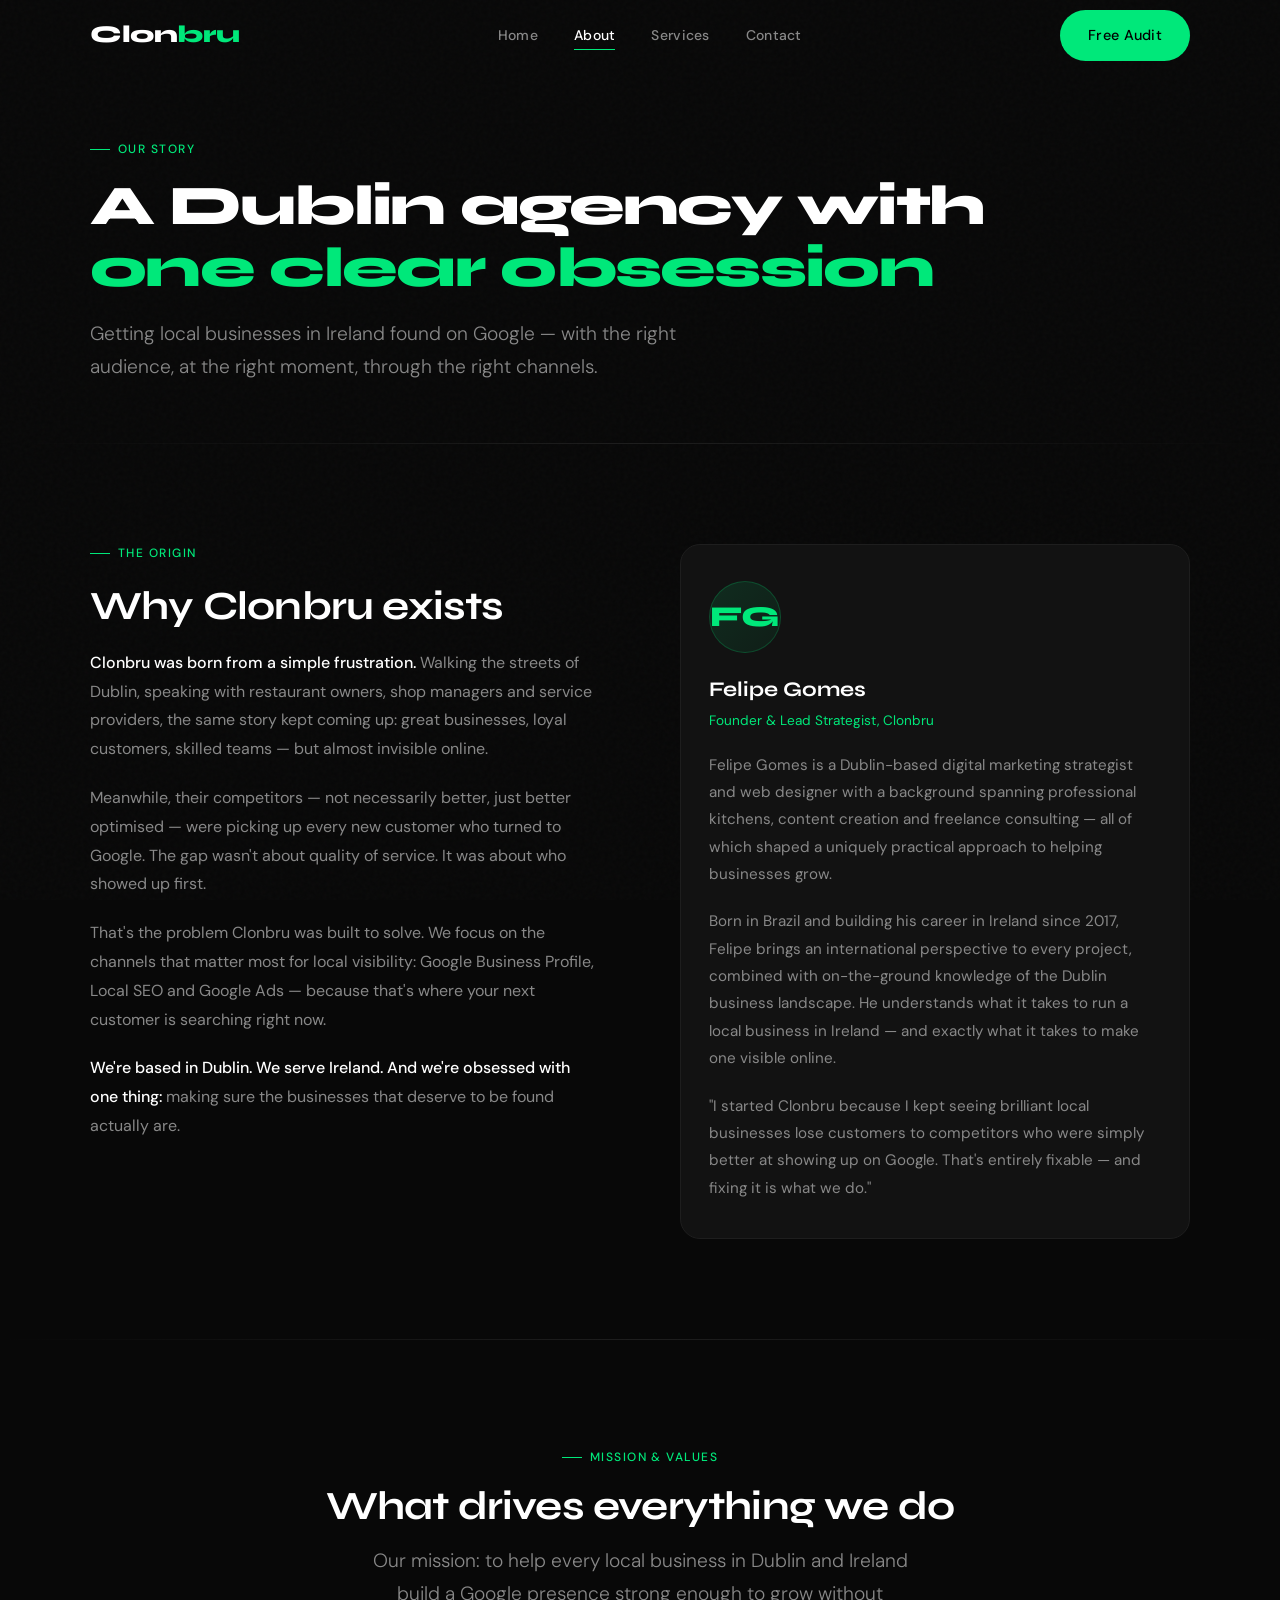
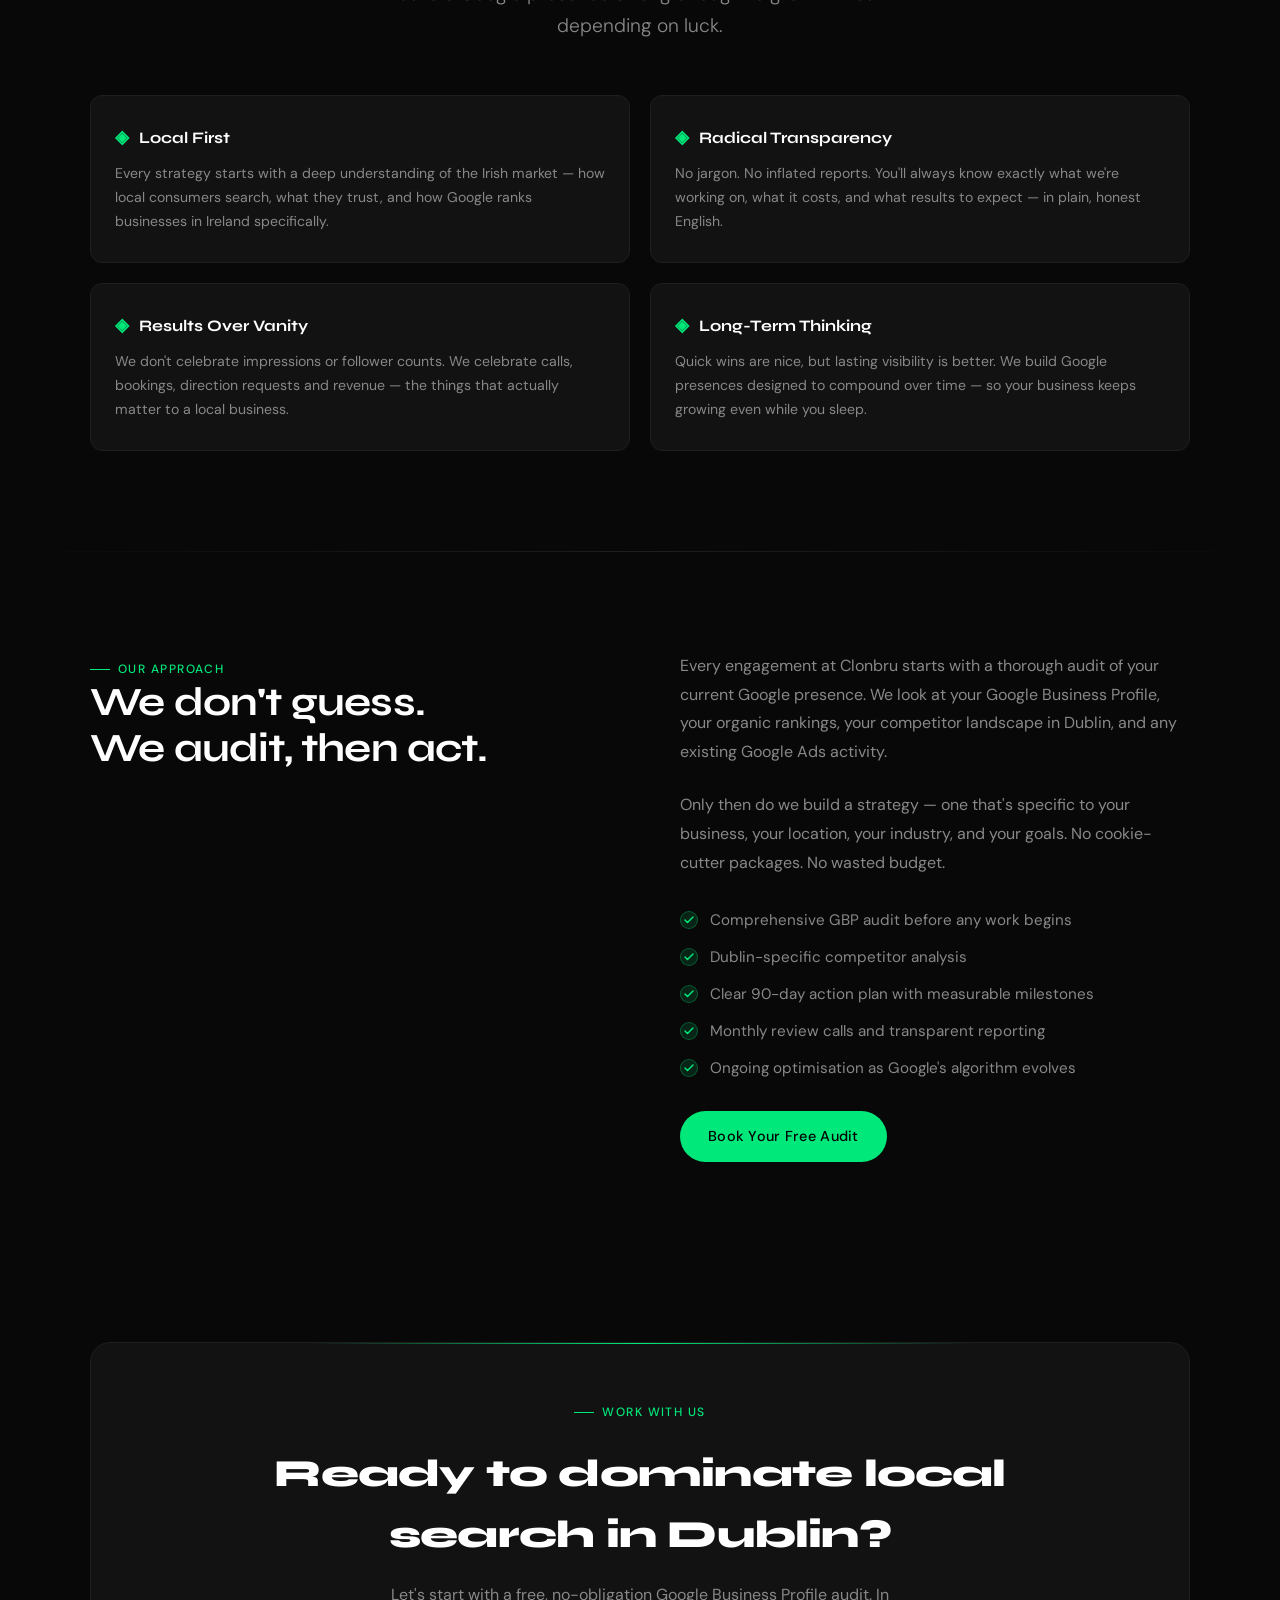
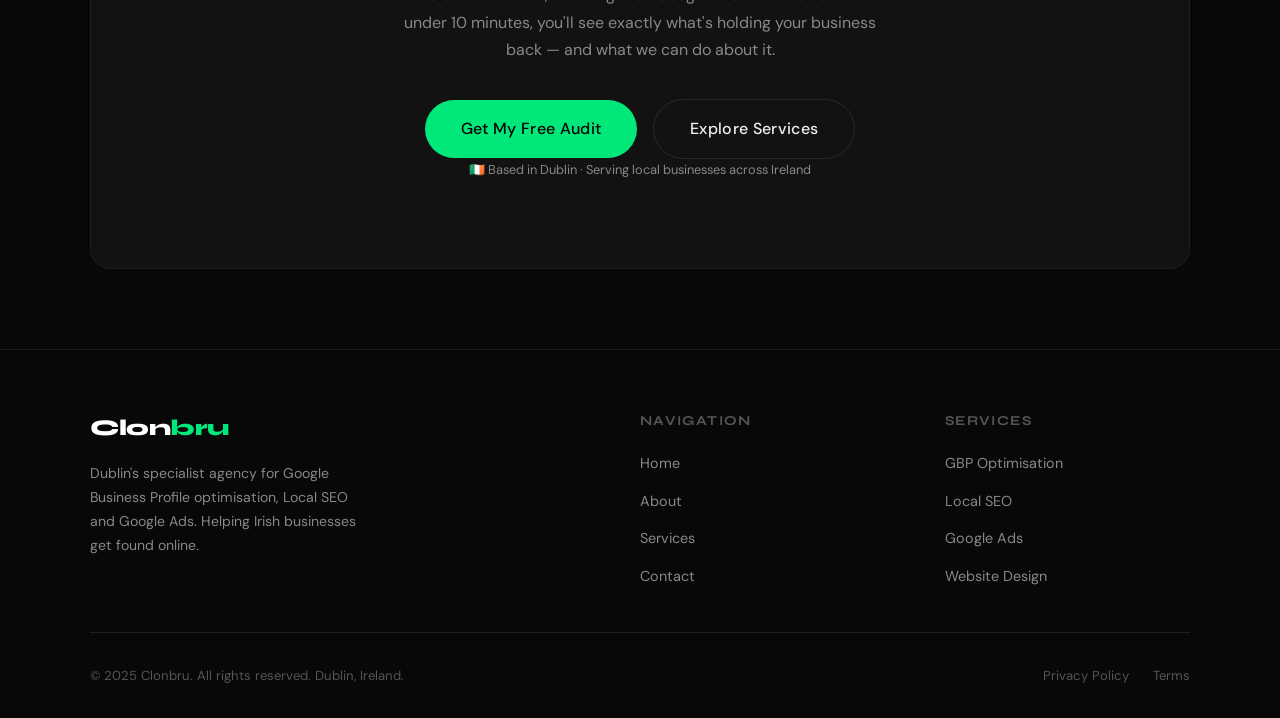
==== about.html @ 819ed657 "First" ====
<!DOCTYPE html>
<html lang="en">
<head>
  <meta charset="UTF-8" />
  <meta name="viewport" content="width=device-width, initial-scale=1.0" />
  <title>About Clonbru | Local SEO Agency Dublin — Founded by Felipe Gomes</title>
  <meta name="description" content="Clonbru is a Dublin-based digital marketing agency founded by Felipe Gomes. We specialise in Google Business Profile optimisation and Local SEO for Irish local businesses." />
  <meta name="keywords" content="Clonbru Dublin, Felipe Gomes SEO Dublin, local SEO agency Ireland, Google Business Profile Dublin, digital marketing Dublin" />
  <meta name="robots" content="index, follow" />
  <link rel="canonical" href="https://www.clonbru.ie/about.html" />

  <meta property="og:title" content="About Clonbru | Local SEO Agency Dublin" />
  <meta property="og:description" content="Meet the Dublin-based team helping local businesses dominate Google. Founded by Felipe Gomes." />
  <meta property="og:type" content="website" />
  <meta property="og:url" content="https://www.clonbru.ie/about.html" />
  <meta property="og:locale" content="en_IE" />

  <script type="application/ld+json">
  {
    "@context": "https://schema.org",
    "@type": "AboutPage",
    "name": "About Clonbru",
    "url": "https://www.clonbru.ie/about.html",
    "description": "Dublin-based SEO and Google Business Profile agency founded by Felipe Gomes.",
    "mainEntity": {
      "@type": "Organization",
      "name": "Clonbru",
      "founder": {"@type": "Person", "name": "Felipe Gomes"},
      "address": {"@type": "PostalAddress", "addressLocality": "Dublin", "addressCountry": "IE"}
    }
  }
  </script>

  <link rel="stylesheet" href="style.css" />
</head>
<body>

  <!-- NAVBAR -->
  <nav class="navbar" role="navigation" aria-label="Main navigation">
    <div class="nav-inner">
      <a href="index.html" class="nav-logo">Clon<span>bru</span></a>
      <div class="nav-links">
        <a href="index.html">Home</a>
        <a href="about.html">About</a>
        <a href="services.html">Services</a>
        <a href="contact.html">Contact</a>
      </div>
      <a href="contact.html" class="btn btn-primary nav-cta">Free Audit</a>
      <button class="hamburger" aria-label="Toggle navigation menu" aria-expanded="false" aria-controls="mobileMenu">
        <span></span><span></span><span></span>
      </button>
    </div>
  </nav>

  <!-- Mobile Menu -->
  <div class="mobile-menu" id="mobileMenu" role="dialog" aria-modal="true">
    <a href="index.html">Home</a>
    <a href="about.html">About</a>
    <a href="services.html">Services</a>
    <a href="contact.html">Contact</a>
    <a href="contact.html" class="btn btn-primary mobile-menu-cta">Get Free Audit</a>
  </div>

  <main>

    <!-- PAGE HERO -->
    <section class="page-hero" aria-labelledby="about-hero-heading">
      <div class="page-hero-bg" aria-hidden="true"></div>
      <div class="container">
        <div class="label fade-up">Our Story</div>
        <h1 class="display-lg fade-up delay-1" id="about-hero-heading">
          A Dublin agency with<br /><span class="text-accent">one clear obsession</span>
        </h1>
        <p class="lead fade-up delay-2">
          Getting local businesses in Ireland found on Google — with the right audience, at the right moment,
          through the right channels.
        </p>
      </div>
    </section>

    <!-- ============================================================
         OUR STORY
         ============================================================ -->
    <section class="section-pad" aria-labelledby="story-heading">
      <div class="container">
        <div class="about-story-grid">

          <div class="about-story-text fade-up">
            <div class="label">The Origin</div>
            <h2 class="display-md" id="story-heading">Why Clonbru exists</h2>
            <p>
              <strong>Clonbru was born from a simple frustration.</strong> Walking the streets of Dublin,
              speaking with restaurant owners, shop managers and service providers, the same story kept
              coming up: great businesses, loyal customers, skilled teams — but almost invisible online.
            </p>
            <p>
              Meanwhile, their competitors — not necessarily better, just better optimised — were
              picking up every new customer who turned to Google. The gap wasn't about quality of service.
              It was about who showed up first.
            </p>
            <p>
              That's the problem Clonbru was built to solve. We focus on the channels that matter most
              for local visibility: Google Business Profile, Local SEO and Google Ads — because that's
              where your next customer is searching right now.
            </p>
            <p>
              <strong>We're based in Dublin. We serve Ireland. And we're obsessed with one thing:</strong>
              making sure the businesses that deserve to be found actually are.
            </p>
          </div>

          <div class="founder-card fade-up delay-2">
            <div class="founder-avatar" aria-label="Felipe Gomes initials">FG</div>
            <div>
              <div class="founder-name">Felipe Gomes</div>
              <div class="founder-title">Founder &amp; Lead Strategist, Clonbru</div>
            </div>
            <p class="founder-bio">
              Felipe Gomes is a Dublin-based digital marketing strategist and web designer
              with a background spanning professional kitchens, content creation and freelance
              consulting — all of which shaped a uniquely practical approach to helping businesses grow.
            </p>
            <p class="founder-bio">
              Born in Brazil and building his career in Ireland since 2017, Felipe brings an international
              perspective to every project, combined with on-the-ground knowledge of the Dublin business
              landscape. He understands what it takes to run a local business in Ireland — and
              exactly what it takes to make one visible online.
            </p>
            <p class="founder-bio">
              "I started Clonbru because I kept seeing brilliant local businesses lose customers to
              competitors who were simply better at showing up on Google. That's entirely fixable —
              and fixing it is what we do."
            </p>
          </div>

        </div>
      </div>
    </section>

    <div class="divider" aria-hidden="true"></div>

    <!-- ============================================================
         MISSION
         ============================================================ -->
    <section class="section-pad" aria-labelledby="mission-heading">
      <div class="container">

        <div class="section-header text-center fade-up">
          <div class="label">Mission &amp; Values</div>
          <h2 class="display-md" id="mission-heading">
            What drives everything we do
          </h2>
          <p class="lead" style="max-width: 560px; margin: 16px auto 0;">
            Our mission: to help every local business in Dublin and Ireland build a
            Google presence strong enough to grow without depending on luck.
          </p>
        </div>

        <div class="values-grid">

          <div class="value-card fade-up delay-1">
            <h3><span class="v-icon" aria-hidden="true">◈</span> Local First</h3>
            <p>Every strategy starts with a deep understanding of the Irish market — how local consumers search, what they trust, and how Google ranks businesses in Ireland specifically.</p>
          </div>

          <div class="value-card fade-up delay-2">
            <h3><span class="v-icon" aria-hidden="true">◈</span> Radical Transparency</h3>
            <p>No jargon. No inflated reports. You'll always know exactly what we're working on, what it costs, and what results to expect — in plain, honest English.</p>
          </div>

          <div class="value-card fade-up delay-3">
            <h3><span class="v-icon" aria-hidden="true">◈</span> Results Over Vanity</h3>
            <p>We don't celebrate impressions or follower counts. We celebrate calls, bookings, direction requests and revenue — the things that actually matter to a local business.</p>
          </div>

          <div class="value-card fade-up delay-4">
            <h3><span class="v-icon" aria-hidden="true">◈</span> Long-Term Thinking</h3>
            <p>Quick wins are nice, but lasting visibility is better. We build Google presences designed to compound over time — so your business keeps growing even while you sleep.</p>
          </div>

        </div>

      </div>
    </section>

    <div class="divider" aria-hidden="true"></div>

    <!-- ============================================================
         APPROACH
         ============================================================ -->
    <section class="section-pad" aria-labelledby="approach-heading">
      <div class="container">
        <div class="about-story-grid">

          <div class="fade-up">
            <div class="label">Our Approach</div>
            <h2 class="display-md" id="approach-heading">
              We don't guess.<br />We audit, then act.
            </h2>
          </div>

          <div class="positioning-body fade-up delay-2">
            <p>
              Every engagement at Clonbru starts with a thorough audit of your current Google
              presence. We look at your Google Business Profile, your organic rankings, your
              competitor landscape in Dublin, and any existing Google Ads activity.
            </p>
            <p>
              Only then do we build a strategy — one that's specific to your business, your location,
              your industry, and your goals. No cookie-cutter packages. No wasted budget.
            </p>
            <ul class="check-list">
              <li>Comprehensive GBP audit before any work begins</li>
              <li>Dublin-specific competitor analysis</li>
              <li>Clear 90-day action plan with measurable milestones</li>
              <li>Monthly review calls and transparent reporting</li>
              <li>Ongoing optimisation as Google's algorithm evolves</li>
            </ul>
            <a href="contact.html" class="btn btn-primary" style="align-self: flex-start; margin-top: 8px;">
              Book Your Free Audit
            </a>
          </div>

        </div>
      </div>
    </section>

    <!-- CTA -->
    <section class="cta-section" aria-labelledby="about-cta-heading">
      <div class="container">
        <div class="cta-box fade-up">
          <div class="label" style="justify-content: center; margin-bottom: 20px;">Work With Us</div>
          <h2 id="about-cta-heading">
            Ready to dominate local<br />search in Dublin?
          </h2>
          <p>
            Let's start with a free, no-obligation Google Business Profile audit.
            In under 10 minutes, you'll see exactly what's holding your business
            back — and what we can do about it.
          </p>
          <div class="cta-actions">
            <a href="contact.html" class="btn btn-primary btn-lg">Get My Free Audit</a>
            <a href="services.html" class="btn btn-outline btn-lg">Explore Services</a>
          </div>
          <p class="cta-note mt-24">🇮🇪 Based in Dublin · Serving local businesses across Ireland</p>
        </div>
      </div>
    </section>

  </main>

  <!-- FOOTER -->
  <footer class="footer" role="contentinfo">
    <div class="container">
      <div class="footer-grid">
        <div class="footer-brand">
          <a href="index.html" class="footer-logo">Clon<span>bru</span></a>
          <p>Dublin's specialist agency for Google Business Profile optimisation, Local SEO and Google Ads. Helping Irish businesses get found online.</p>
        </div>
        <div class="footer-col">
          <h4>Navigation</h4>
          <ul>
            <li><a href="index.html">Home</a></li>
            <li><a href="about.html">About</a></li>
            <li><a href="services.html">Services</a></li>
            <li><a href="contact.html">Contact</a></li>
          </ul>
        </div>
        <div class="footer-col">
          <h4>Services</h4>
          <ul>
            <li><a href="services.html#gbp">GBP Optimisation</a></li>
            <li><a href="services.html#local-seo">Local SEO</a></li>
            <li><a href="services.html#google-ads">Google Ads</a></li>
            <li><a href="services.html#web-design">Website Design</a></li>
          </ul>
        </div>
      </div>
      <div class="footer-bottom">
        <p>&copy; 2025 Clonbru. All rights reserved. Dublin, Ireland.</p>
        <div class="footer-bottom-links">
          <a href="#">Privacy Policy</a>
          <a href="#">Terms</a>
        </div>
      </div>
    </div>
  </footer>

  <script src="script.js"></script>
</body>
</html>
---- style.css ----
/* ============================================================
   CLONBRU — style.css
   Dark editorial premium agency theme
   Mobile-first, production-ready
   ============================================================ */

/* --- Google Fonts --- */
@import url('https://fonts.googleapis.com/css2?family=Syne:wght@400;500;600;700;800&family=DM+Sans:ital,opsz,wght@0,9..40,300;0,9..40,400;0,9..40,500;1,9..40,300&display=swap');

/* --- CSS Variables --- */
:root {
  --bg:           #080808;
  --bg-2:         #0f0f0f;
  --bg-card:      #121212;
  --border:       #1e1e1e;
  --border-light: #2a2a2a;

  --accent:       #00e87a;
  --accent-dim:   rgba(0, 232, 122, 0.12);
  --accent-glow:  rgba(0, 232, 122, 0.25);

  --text-primary: #f0f0f0;
  --text-muted:   #888888;
  --text-subtle:  #555555;

  --white:        #ffffff;
  --black:        #000000;

  --font-display: 'Syne', sans-serif;
  --font-body:    'DM Sans', sans-serif;

  --radius-sm:    6px;
  --radius-md:    12px;
  --radius-lg:    20px;
  --radius-pill:  999px;

  --shadow-card:  0 1px 3px rgba(0,0,0,0.5), 0 4px 20px rgba(0,0,0,0.4);
  --shadow-glow:  0 0 40px rgba(0, 232, 122, 0.15);

  --transition:   0.25s cubic-bezier(0.4, 0, 0.2, 1);
  --transition-slow: 0.5s cubic-bezier(0.4, 0, 0.2, 1);

  --max-w:        1140px;
  --nav-h:        72px;
}

/* --- Reset & Base --- */
*, *::before, *::after {
  box-sizing: border-box;
  margin: 0;
  padding: 0;
}

html {
  scroll-behavior: smooth;
  font-size: 16px;
  -webkit-text-size-adjust: 100%;
}

body {
  background-color: var(--bg);
  color: var(--text-primary);
  font-family: var(--font-body);
  font-weight: 400;
  line-height: 1.6;
  overflow-x: hidden;
  -webkit-font-smoothing: antialiased;
  -moz-osx-font-smoothing: grayscale;
}

/* Subtle noise texture overlay */
body::before {
  content: '';
  position: fixed;
  inset: 0;
  background-image: url("data:image/svg+xml,%3Csvg viewBox='0 0 256 256' xmlns='http://www.w3.org/2000/svg'%3E%3Cfilter id='noise'%3E%3CfeTurbulence type='fractalNoise' baseFrequency='0.9' numOctaves='4' stitchTiles='stitch'/%3E%3C/filter%3E%3Crect width='100%25' height='100%25' filter='url(%23noise)' opacity='1'/%3E%3C/svg%3E");
  opacity: 0.025;
  pointer-events: none;
  z-index: 0;
}

img {
  max-width: 100%;
  display: block;
}

a {
  color: inherit;
  text-decoration: none;
}

ul, ol {
  list-style: none;
}

button {
  border: none;
  background: none;
  cursor: pointer;
  font-family: var(--font-body);
}

input, textarea, select {
  font-family: var(--font-body);
}

/* --- Container --- */
.container {
  width: 100%;
  max-width: var(--max-w);
  margin: 0 auto;
  padding: 0 20px;
}

/* ============================================================
   NAVIGATION
   ============================================================ */

.navbar {
  position: fixed;
  top: 0;
  left: 0;
  right: 0;
  z-index: 1000;
  height: var(--nav-h);
  display: flex;
  align-items: center;
  transition: background var(--transition), border-color var(--transition);
  border-bottom: 1px solid transparent;
}

.navbar.scrolled {
  background: rgba(8, 8, 8, 0.92);
  border-bottom-color: var(--border);
  backdrop-filter: blur(12px);
  -webkit-backdrop-filter: blur(12px);
}

.nav-inner {
  display: flex;
  align-items: center;
  justify-content: space-between;
  width: 100%;
  max-width: var(--max-w);
  margin: 0 auto;
  padding: 0 20px;
}

/* Logo */
.nav-logo {
  font-family: var(--font-display);
  font-weight: 800;
  font-size: 1.5rem;
  letter-spacing: -0.5px;
  color: var(--white);
}

.nav-logo span {
  color: var(--accent);
}

/* Desktop links */
.nav-links {
  display: none;
  align-items: center;
  gap: 36px;
}

.nav-links a {
  font-size: 0.875rem;
  font-weight: 500;
  color: var(--text-muted);
  letter-spacing: 0.02em;
  transition: color var(--transition);
  position: relative;
}

.nav-links a::after {
  content: '';
  position: absolute;
  bottom: -3px;
  left: 0;
  width: 0;
  height: 1px;
  background: var(--accent);
  transition: width var(--transition);
}

.nav-links a:hover,
.nav-links a.active {
  color: var(--white);
}

.nav-links a:hover::after,
.nav-links a.active::after {
  width: 100%;
}

/* Nav CTA */
.nav-cta {
  display: none;
}

/* Hamburger */
.hamburger {
  display: flex;
  flex-direction: column;
  gap: 5px;
  padding: 8px;
  cursor: pointer;
  z-index: 1100;
}

.hamburger span {
  display: block;
  width: 24px;
  height: 2px;
  background: var(--text-primary);
  transition: transform var(--transition), opacity var(--transition), width var(--transition);
  transform-origin: center;
}

.hamburger.open span:nth-child(1) {
  transform: translateY(7px) rotate(45deg);
}
.hamburger.open span:nth-child(2) {
  opacity: 0;
  width: 0;
}
.hamburger.open span:nth-child(3) {
  transform: translateY(-7px) rotate(-45deg);
}

/* Mobile menu */
.mobile-menu {
  position: fixed;
  inset: 0;
  background: var(--bg);
  z-index: 1050;
  display: flex;
  flex-direction: column;
  justify-content: center;
  align-items: center;
  gap: 8px;
  transform: translateX(100%);
  transition: transform 0.4s cubic-bezier(0.4, 0, 0.2, 1);
  padding: 100px 20px 60px;
}

.mobile-menu.open {
  transform: translateX(0);
}

.mobile-menu a {
  font-family: var(--font-display);
  font-size: 2rem;
  font-weight: 700;
  color: var(--text-muted);
  transition: color var(--transition);
  padding: 10px 0;
}

.mobile-menu a:hover,
.mobile-menu a.active {
  color: var(--white);
}

.mobile-menu-cta {
  margin-top: 32px;
}

/* ============================================================
   BUTTONS
   ============================================================ */

.btn {
  display: inline-flex;
  align-items: center;
  justify-content: center;
  gap: 8px;
  padding: 14px 28px;
  border-radius: var(--radius-pill);
  font-family: var(--font-body);
  font-size: 0.9rem;
  font-weight: 500;
  letter-spacing: 0.02em;
  cursor: pointer;
  transition: all var(--transition);
  white-space: nowrap;
  min-height: 50px;
}

.btn-primary {
  background: var(--accent);
  color: var(--black);
}

.btn-primary:hover {
  background: #1ffb8a;
  transform: translateY(-2px);
  box-shadow: 0 8px 30px var(--accent-glow);
}

.btn-outline {
  background: transparent;
  color: var(--text-primary);
  border: 1px solid var(--border-light);
}

.btn-outline:hover {
  border-color: var(--accent);
  color: var(--accent);
  transform: translateY(-2px);
}

.btn-ghost {
  background: transparent;
  color: var(--accent);
  padding: 14px 0;
}

.btn-ghost:hover {
  gap: 12px;
}

.btn-ghost .arrow {
  transition: transform var(--transition);
}

.btn-ghost:hover .arrow {
  transform: translateX(4px);
}

.btn-lg {
  padding: 16px 36px;
  font-size: 1rem;
}

/* ============================================================
   TYPOGRAPHY
   ============================================================ */

.display-xl {
  font-family: var(--font-display);
  font-size: clamp(2.4rem, 8vw, 5rem);
  font-weight: 800;
  line-height: 1.05;
  letter-spacing: -0.03em;
  color: var(--white);
}

.display-lg {
  font-family: var(--font-display);
  font-size: clamp(2rem, 5vw, 3.5rem);
  font-weight: 800;
  line-height: 1.1;
  letter-spacing: -0.03em;
  color: var(--white);
}

.display-md {
  font-family: var(--font-display);
  font-size: clamp(1.6rem, 4vw, 2.5rem);
  font-weight: 700;
  line-height: 1.15;
  letter-spacing: -0.02em;
  color: var(--white);
}

.label {
  display: inline-flex;
  align-items: center;
  gap: 8px;
  font-size: 0.75rem;
  font-weight: 500;
  text-transform: uppercase;
  letter-spacing: 0.12em;
  color: var(--accent);
}

.label::before {
  content: '';
  display: block;
  width: 20px;
  height: 1px;
  background: var(--accent);
}

.lead {
  font-size: clamp(1rem, 2.5vw, 1.2rem);
  color: var(--text-muted);
  line-height: 1.7;
  font-weight: 300;
}

.text-accent { color: var(--accent); }
.text-muted  { color: var(--text-muted); }
.text-white  { color: var(--white); }

/* ============================================================
   SECTIONS
   ============================================================ */

section {
  position: relative;
  z-index: 1;
}

.section-pad {
  padding: 80px 0;
}

.section-pad-lg {
  padding: 100px 0;
}

.section-header {
  margin-bottom: 52px;
}

.section-header .label {
  margin-bottom: 16px;
}

/* ============================================================
   HERO
   ============================================================ */

.hero {
  min-height: 100vh;
  display: flex;
  align-items: center;
  padding: calc(var(--nav-h) + 40px) 0 80px;
  position: relative;
  overflow: hidden;
}

.hero-bg-glow {
  position: absolute;
  top: -20%;
  right: -10%;
  width: min(600px, 80vw);
  height: min(600px, 80vw);
  border-radius: 50%;
  background: radial-gradient(circle, rgba(0, 232, 122, 0.08) 0%, transparent 70%);
  pointer-events: none;
}

.hero-bg-grid {
  position: absolute;
  inset: 0;
  background-image:
    linear-gradient(rgba(255,255,255,0.025) 1px, transparent 1px),
    linear-gradient(90deg, rgba(255,255,255,0.025) 1px, transparent 1px);
  background-size: 60px 60px;
  mask-image: radial-gradient(ellipse 80% 50% at 50% 0%, black 40%, transparent 100%);
  pointer-events: none;
}

.hero-content {
  position: relative;
  z-index: 2;
  max-width: 760px;
}

.hero-badge {
  display: inline-flex;
  align-items: center;
  gap: 8px;
  background: var(--accent-dim);
  border: 1px solid rgba(0, 232, 122, 0.2);
  border-radius: var(--radius-pill);
  padding: 6px 14px;
  font-size: 0.8rem;
  font-weight: 500;
  color: var(--accent);
  margin-bottom: 28px;
}

.hero-badge .dot {
  width: 6px;
  height: 6px;
  background: var(--accent);
  border-radius: 50%;
  animation: pulse-dot 2s infinite;
}

@keyframes pulse-dot {
  0%, 100% { opacity: 1; transform: scale(1); }
  50% { opacity: 0.5; transform: scale(0.8); }
}

.hero h1 {
  margin-bottom: 24px;
}

.hero h1 em {
  font-style: normal;
  color: var(--accent);
}

.hero .lead {
  max-width: 560px;
  margin-bottom: 40px;
}

.hero-actions {
  display: flex;
  flex-wrap: wrap;
  gap: 16px;
  align-items: center;
}

.hero-stats {
  display: flex;
  flex-wrap: wrap;
  gap: 32px;
  margin-top: 64px;
  padding-top: 40px;
  border-top: 1px solid var(--border);
}

.stat-item {
  display: flex;
  flex-direction: column;
  gap: 4px;
}

.stat-number {
  font-family: var(--font-display);
  font-size: 2rem;
  font-weight: 800;
  color: var(--white);
  letter-spacing: -0.03em;
}

.stat-number span {
  color: var(--accent);
}

.stat-label {
  font-size: 0.8rem;
  color: var(--text-subtle);
  text-transform: uppercase;
  letter-spacing: 0.08em;
}

/* ============================================================
   TRUST BAR
   ============================================================ */

.trust-bar {
  padding: 28px 0;
  border-top: 1px solid var(--border);
  border-bottom: 1px solid var(--border);
}

.trust-bar-inner {
  display: flex;
  flex-wrap: wrap;
  align-items: center;
  gap: 20px 40px;
  justify-content: center;
}

.trust-item {
  display: flex;
  align-items: center;
  gap: 10px;
  font-size: 0.85rem;
  color: var(--text-muted);
}

.trust-item svg {
  color: var(--accent);
  flex-shrink: 0;
}

/* ============================================================
   POSITIONING SECTION (Main concept)
   ============================================================ */

.positioning-section {
  padding: 100px 0;
  overflow: hidden;
}

.positioning-grid {
  display: grid;
  gap: 60px;
}

.positioning-quote {
  position: relative;
  padding-left: 28px;
}

.positioning-quote::before {
  content: '';
  position: absolute;
  left: 0;
  top: 0;
  bottom: 0;
  width: 3px;
  background: linear-gradient(to bottom, var(--accent), transparent);
  border-radius: 2px;
}

.positioning-quote .quote-text {
  font-family: var(--font-display);
  font-size: clamp(1.5rem, 4vw, 2.2rem);
  font-weight: 700;
  line-height: 1.3;
  color: var(--white);
  margin-bottom: 20px;
}

.positioning-quote .quote-text em {
  font-style: normal;
  color: var(--accent);
}

.positioning-body {
  display: flex;
  flex-direction: column;
  gap: 24px;
}

.positioning-body p {
  color: var(--text-muted);
  line-height: 1.8;
}

.check-list {
  display: flex;
  flex-direction: column;
  gap: 14px;
  margin-top: 8px;
}

.check-list li {
  display: flex;
  align-items: flex-start;
  gap: 12px;
  font-size: 0.95rem;
  color: var(--text-muted);
  line-height: 1.5;
}

.check-list li::before {
  content: '';
  display: block;
  width: 18px;
  height: 18px;
  min-width: 18px;
  background: var(--accent-dim);
  border: 1px solid rgba(0, 232, 122, 0.3);
  border-radius: 50%;
  background-image: url("data:image/svg+xml,%3Csvg width='10' height='8' viewBox='0 0 10 8' fill='none' xmlns='http://www.w3.org/2000/svg'%3E%3Cpath d='M1 4L3.5 6.5L9 1' stroke='%2300e87a' stroke-width='1.5' stroke-linecap='round' stroke-linejoin='round'/%3E%3C/svg%3E");
  background-repeat: no-repeat;
  background-position: center;
  background-size: 10px;
  margin-top: 2px;
}

/* ============================================================
   SERVICE CARDS
   ============================================================ */

.services-grid {
  display: grid;
  grid-template-columns: 1fr;
  gap: 20px;
}

.service-card {
  background: var(--bg-card);
  border: 1px solid var(--border);
  border-radius: var(--radius-lg);
  padding: 32px 28px;
  display: flex;
  flex-direction: column;
  gap: 16px;
  transition: border-color var(--transition), transform var(--transition), box-shadow var(--transition);
  cursor: default;
}

.service-card:hover {
  border-color: var(--border-light);
  transform: translateY(-4px);
  box-shadow: var(--shadow-card);
}

.service-card.featured {
  border-color: rgba(0, 232, 122, 0.3);
  background: linear-gradient(135deg, var(--bg-card), rgba(0, 232, 122, 0.04));
}

.service-card.featured:hover {
  box-shadow: var(--shadow-glow);
}

.service-icon {
  width: 48px;
  height: 48px;
  background: var(--accent-dim);
  border: 1px solid rgba(0, 232, 122, 0.2);
  border-radius: var(--radius-md);
  display: flex;
  align-items: center;
  justify-content: center;
  color: var(--accent);
}

.service-card h3 {
  font-family: var(--font-display);
  font-size: 1.2rem;
  font-weight: 700;
  color: var(--white);
  letter-spacing: -0.01em;
}

.service-card p {
  font-size: 0.9rem;
  color: var(--text-muted);
  line-height: 1.7;
  flex: 1;
}

.service-card-link {
  display: inline-flex;
  align-items: center;
  gap: 6px;
  font-size: 0.85rem;
  font-weight: 500;
  color: var(--accent);
  margin-top: 4px;
  transition: gap var(--transition);
}

.service-card:hover .service-card-link {
  gap: 10px;
}

/* ============================================================
   BENEFITS / WHY SECTION
   ============================================================ */

.benefits-grid {
  display: grid;
  grid-template-columns: 1fr;
  gap: 32px;
}

.benefit-item {
  display: flex;
  gap: 20px;
}

.benefit-number {
  font-family: var(--font-display);
  font-size: 3.5rem;
  font-weight: 800;
  color: var(--border);
  line-height: 1;
  flex-shrink: 0;
  min-width: 56px;
  transition: color var(--transition);
}

.benefit-item:hover .benefit-number {
  color: var(--accent);
}

.benefit-content h3 {
  font-family: var(--font-display);
  font-size: 1.1rem;
  font-weight: 700;
  color: var(--white);
  margin-bottom: 8px;
  letter-spacing: -0.01em;
}

.benefit-content p {
  font-size: 0.9rem;
  color: var(--text-muted);
  line-height: 1.7;
}

/* ============================================================
   CTA SECTION
   ============================================================ */

.cta-section {
  padding: 80px 0;
}

.cta-box {
  background: var(--bg-card);
  border: 1px solid var(--border);
  border-radius: var(--radius-lg);
  padding: 52px 32px;
  text-align: center;
  position: relative;
  overflow: hidden;
}

.cta-box::before {
  content: '';
  position: absolute;
  top: 0;
  left: 50%;
  transform: translateX(-50%);
  width: 60%;
  height: 1px;
  background: linear-gradient(90deg, transparent, var(--accent), transparent);
}

.cta-box h2 {
  font-family: var(--font-display);
  font-size: clamp(1.6rem, 4vw, 2.4rem);
  font-weight: 800;
  color: var(--white);
  letter-spacing: -0.02em;
  margin-bottom: 16px;
}

.cta-box p {
  color: var(--text-muted);
  max-width: 500px;
  margin: 0 auto 36px;
  line-height: 1.7;
}

.cta-actions {
  display: flex;
  flex-direction: column;
  gap: 16px;
  align-items: center;
}

.cta-note {
  font-size: 0.8rem;
  color: var(--text-subtle);
}

/* ============================================================
   PAGE HERO (inner pages)
   ============================================================ */

.page-hero {
  padding: calc(var(--nav-h) + 60px) 0 60px;
  position: relative;
  overflow: hidden;
}

.page-hero-bg {
  position: absolute;
  bottom: 0;
  left: 0;
  right: 0;
  height: 1px;
  background: linear-gradient(90deg, transparent, var(--border), transparent);
}

.page-hero .label {
  margin-bottom: 16px;
}

.page-hero h1 {
  margin-bottom: 20px;
}

.page-hero .lead {
  max-width: 600px;
}

/* ============================================================
   ABOUT PAGE
   ============================================================ */

.about-story-grid {
  display: grid;
  gap: 52px;
}

.about-story-text {
  display: flex;
  flex-direction: column;
  gap: 20px;
}

.about-story-text p {
  color: var(--text-muted);
  line-height: 1.8;
}

.about-story-text p strong {
  color: var(--white);
  font-weight: 500;
}

.founder-card {
  background: var(--bg-card);
  border: 1px solid var(--border);
  border-radius: var(--radius-lg);
  padding: 36px 28px;
  display: flex;
  flex-direction: column;
  gap: 20px;
}

.founder-avatar {
  width: 72px;
  height: 72px;
  background: linear-gradient(135deg, var(--accent-dim), rgba(0, 232, 122, 0.06));
  border: 1px solid rgba(0, 232, 122, 0.2);
  border-radius: 50%;
  display: flex;
  align-items: center;
  justify-content: center;
  font-family: var(--font-display);
  font-size: 1.8rem;
  font-weight: 800;
  color: var(--accent);
}

.founder-name {
  font-family: var(--font-display);
  font-size: 1.3rem;
  font-weight: 700;
  color: var(--white);
  margin-bottom: 4px;
}

.founder-title {
  font-size: 0.85rem;
  color: var(--accent);
}

.founder-bio {
  color: var(--text-muted);
  line-height: 1.8;
  font-size: 0.95rem;
}

.values-grid {
  display: grid;
  grid-template-columns: 1fr;
  gap: 20px;
}

.value-card {
  background: var(--bg-card);
  border: 1px solid var(--border);
  border-radius: var(--radius-md);
  padding: 28px 24px;
  transition: border-color var(--transition);
}

.value-card:hover {
  border-color: var(--border-light);
}

.value-card h3 {
  font-family: var(--font-display);
  font-size: 1rem;
  font-weight: 700;
  color: var(--white);
  margin-bottom: 10px;
  display: flex;
  align-items: center;
  gap: 10px;
}

.value-card h3 .v-icon {
  color: var(--accent);
  font-size: 1.1rem;
}

.value-card p {
  font-size: 0.88rem;
  color: var(--text-muted);
  line-height: 1.7;
}

/* ============================================================
   SERVICES PAGE
   ============================================================ */

.service-detail {
  padding: 64px 0;
  border-bottom: 1px solid var(--border);
}

.service-detail:last-child {
  border-bottom: none;
}

.service-detail-grid {
  display: grid;
  gap: 48px;
}

.service-detail-header {
  display: flex;
  flex-direction: column;
  gap: 20px;
}

.service-detail-number {
  font-family: var(--font-display);
  font-size: 4rem;
  font-weight: 800;
  color: var(--border);
  line-height: 1;
}

.service-detail h2 {
  font-family: var(--font-display);
  font-size: clamp(1.6rem, 4vw, 2.2rem);
  font-weight: 800;
  color: var(--white);
  letter-spacing: -0.02em;
  line-height: 1.15;
}

.service-detail-desc {
  color: var(--text-muted);
  line-height: 1.8;
}

.service-detail-body {
  display: flex;
  flex-direction: column;
  gap: 28px;
}

.service-detail-body p {
  color: var(--text-muted);
  line-height: 1.8;
}

.service-results {
  background: var(--bg-card);
  border: 1px solid var(--border);
  border-radius: var(--radius-md);
  padding: 24px;
  display: flex;
  flex-direction: column;
  gap: 14px;
}

.service-results h4 {
  font-family: var(--font-display);
  font-size: 0.9rem;
  font-weight: 700;
  color: var(--accent);
  text-transform: uppercase;
  letter-spacing: 0.08em;
}

.result-item {
  display: flex;
  align-items: flex-start;
  gap: 10px;
  font-size: 0.9rem;
  color: var(--text-muted);
}

.result-item::before {
  content: '→';
  color: var(--accent);
  flex-shrink: 0;
}

/* ============================================================
   CONTACT PAGE
   ============================================================ */

.contact-grid {
  display: grid;
  gap: 52px;
}

.contact-info {
  display: flex;
  flex-direction: column;
  gap: 32px;
}

.contact-info h2 {
  font-family: var(--font-display);
  font-size: clamp(1.6rem, 4vw, 2rem);
  font-weight: 800;
  color: var(--white);
  letter-spacing: -0.02em;
  line-height: 1.2;
}

.contact-info p {
  color: var(--text-muted);
  line-height: 1.8;
}

.contact-items {
  display: flex;
  flex-direction: column;
  gap: 20px;
}

.contact-item {
  display: flex;
  align-items: flex-start;
  gap: 14px;
}

.contact-item-icon {
  width: 40px;
  height: 40px;
  background: var(--accent-dim);
  border: 1px solid rgba(0, 232, 122, 0.2);
  border-radius: var(--radius-sm);
  display: flex;
  align-items: center;
  justify-content: center;
  color: var(--accent);
  flex-shrink: 0;
}

.contact-item-body strong {
  display: block;
  font-size: 0.8rem;
  text-transform: uppercase;
  letter-spacing: 0.08em;
  color: var(--text-subtle);
  margin-bottom: 4px;
}

.contact-item-body span {
  font-size: 0.95rem;
  color: var(--text-muted);
}

/* Contact Form */
.contact-form-wrap {
  background: var(--bg-card);
  border: 1px solid var(--border);
  border-radius: var(--radius-lg);
  padding: 36px 28px;
}

.contact-form-wrap h3 {
  font-family: var(--font-display);
  font-size: 1.3rem;
  font-weight: 700;
  color: var(--white);
  margin-bottom: 8px;
}

.form-tagline {
  font-size: 0.88rem;
  color: var(--text-muted);
  margin-bottom: 28px;
}

.form-group {
  display: flex;
  flex-direction: column;
  gap: 8px;
  margin-bottom: 20px;
}

.form-group label {
  font-size: 0.82rem;
  font-weight: 500;
  text-transform: uppercase;
  letter-spacing: 0.08em;
  color: var(--text-muted);
}

.form-group input,
.form-group textarea,
.form-group select {
  background: var(--bg-2);
  border: 1px solid var(--border-light);
  border-radius: var(--radius-sm);
  padding: 14px 16px;
  font-size: 0.95rem;
  color: var(--text-primary);
  outline: none;
  width: 100%;
  transition: border-color var(--transition), box-shadow var(--transition);
}

.form-group input::placeholder,
.form-group textarea::placeholder {
  color: var(--text-subtle);
}

.form-group input:focus,
.form-group textarea:focus,
.form-group select:focus {
  border-color: var(--accent);
  box-shadow: 0 0 0 3px var(--accent-dim);
}

.form-group textarea {
  resize: vertical;
  min-height: 130px;
}

.form-group select option {
  background: var(--bg-card);
  color: var(--text-primary);
}

.form-note {
  font-size: 0.8rem;
  color: var(--text-subtle);
  margin-top: 12px;
  display: flex;
  align-items: center;
  gap: 8px;
}

.form-success {
  display: none;
  background: var(--accent-dim);
  border: 1px solid rgba(0, 232, 122, 0.3);
  border-radius: var(--radius-md);
  padding: 20px;
  text-align: center;
  color: var(--accent);
  font-weight: 500;
  margin-top: 20px;
}

.form-success.show {
  display: block;
}

/* ============================================================
   FOOTER
   ============================================================ */

.footer {
  padding: 60px 0 32px;
  border-top: 1px solid var(--border);
  position: relative;
  z-index: 1;
}

.footer-grid {
  display: grid;
  grid-template-columns: 1fr;
  gap: 44px;
  margin-bottom: 44px;
}

.footer-brand {
  display: flex;
  flex-direction: column;
  gap: 16px;
}

.footer-logo {
  font-family: var(--font-display);
  font-size: 1.4rem;
  font-weight: 800;
  color: var(--white);
  letter-spacing: -0.5px;
}

.footer-logo span {
  color: var(--accent);
}

.footer-brand p {
  font-size: 0.88rem;
  color: var(--text-muted);
  line-height: 1.7;
  max-width: 280px;
}

.footer-col h4 {
  font-family: var(--font-display);
  font-size: 0.85rem;
  font-weight: 700;
  text-transform: uppercase;
  letter-spacing: 0.1em;
  color: var(--text-subtle);
  margin-bottom: 18px;
}

.footer-col ul {
  display: flex;
  flex-direction: column;
  gap: 12px;
}

.footer-col ul li a {
  font-size: 0.9rem;
  color: var(--text-muted);
  transition: color var(--transition);
}

.footer-col ul li a:hover {
  color: var(--accent);
}

.footer-bottom {
  display: flex;
  flex-direction: column;
  gap: 12px;
  padding-top: 32px;
  border-top: 1px solid var(--border);
}

.footer-bottom p {
  font-size: 0.82rem;
  color: var(--text-subtle);
  text-align: center;
}

.footer-bottom-links {
  display: flex;
  justify-content: center;
  gap: 24px;
}

.footer-bottom-links a {
  font-size: 0.82rem;
  color: var(--text-subtle);
  transition: color var(--transition);
}

.footer-bottom-links a:hover {
  color: var(--text-muted);
}

/* ============================================================
   DIVIDER
   ============================================================ */

.divider {
  width: 100%;
  height: 1px;
  background: linear-gradient(90deg, transparent, var(--border), transparent);
}

/* ============================================================
   FADE-IN ANIMATIONS
   ============================================================ */

.fade-up {
  opacity: 0;
  transform: translateY(30px);
  transition: opacity 0.65s cubic-bezier(0.4, 0, 0.2, 1), transform 0.65s cubic-bezier(0.4, 0, 0.2, 1);
}

.fade-up.visible {
  opacity: 1;
  transform: translateY(0);
}

.fade-up.delay-1 { transition-delay: 0.1s; }
.fade-up.delay-2 { transition-delay: 0.2s; }
.fade-up.delay-3 { transition-delay: 0.3s; }
.fade-up.delay-4 { transition-delay: 0.4s; }
.fade-up.delay-5 { transition-delay: 0.5s; }

/* ============================================================
   RESPONSIVE — Tablet (≥640px)
   ============================================================ */

@media (min-width: 640px) {
  .services-grid {
    grid-template-columns: repeat(2, 1fr);
  }

  .values-grid {
    grid-template-columns: repeat(2, 1fr);
  }

  .benefits-grid {
    grid-template-columns: repeat(2, 1fr);
  }

  .cta-actions {
    flex-direction: row;
    justify-content: center;
  }

  .footer-grid {
    grid-template-columns: repeat(2, 1fr);
  }

  .contact-items {
    flex-direction: row;
    flex-wrap: wrap;
  }

  .contact-item {
    flex: 1 1 200px;
  }
}

/* ============================================================
   RESPONSIVE — Desktop (≥900px)
   ============================================================ */

@media (min-width: 900px) {
  .hamburger {
    display: none;
  }

  .nav-links {
    display: flex;
  }

  .nav-cta {
    display: inline-flex;
  }

  .section-pad {
    padding: 100px 0;
  }

  .section-pad-lg {
    padding: 120px 0;
  }

  .services-grid {
    grid-template-columns: repeat(2, 1fr);
  }

  .positioning-grid {
    grid-template-columns: 1fr 1fr;
    align-items: start;
    gap: 80px;
  }

  .about-story-grid {
    grid-template-columns: 1fr 1fr;
    align-items: start;
    gap: 80px;
  }

  .service-detail-grid {
    grid-template-columns: 1fr 1fr;
    align-items: start;
    gap: 80px;
  }

  .service-detail-grid.reverse {
    direction: rtl;
  }

  .service-detail-grid.reverse > * {
    direction: ltr;
  }

  .contact-grid {
    grid-template-columns: 1fr 1fr;
    align-items: start;
    gap: 80px;
  }

  .footer-grid {
    grid-template-columns: 2fr 1fr 1fr;
    gap: 60px;
  }

  .footer-bottom {
    flex-direction: row;
    justify-content: space-between;
    align-items: center;
  }

  .footer-bottom p {
    text-align: left;
  }

  .values-grid {
    grid-template-columns: repeat(2, 1fr);
  }

  .benefits-grid {
    grid-template-columns: repeat(2, 1fr);
  }
}

@media (min-width: 1100px) {
  .services-grid {
    grid-template-columns: repeat(4, 1fr);
  }
}

/* ============================================================
   UTILITIES
   ============================================================ */

.visually-hidden {
  position: absolute;
  width: 1px;
  height: 1px;
  overflow: hidden;
  clip: rect(0,0,0,0);
  white-space: nowrap;
}

.mt-8  { margin-top: 8px; }
.mt-16 { margin-top: 16px; }
.mt-24 { margin-top: 24px; }
.mt-32 { margin-top: 32px; }
.mt-48 { margin-top: 48px; }

.text-center { text-align: center; }
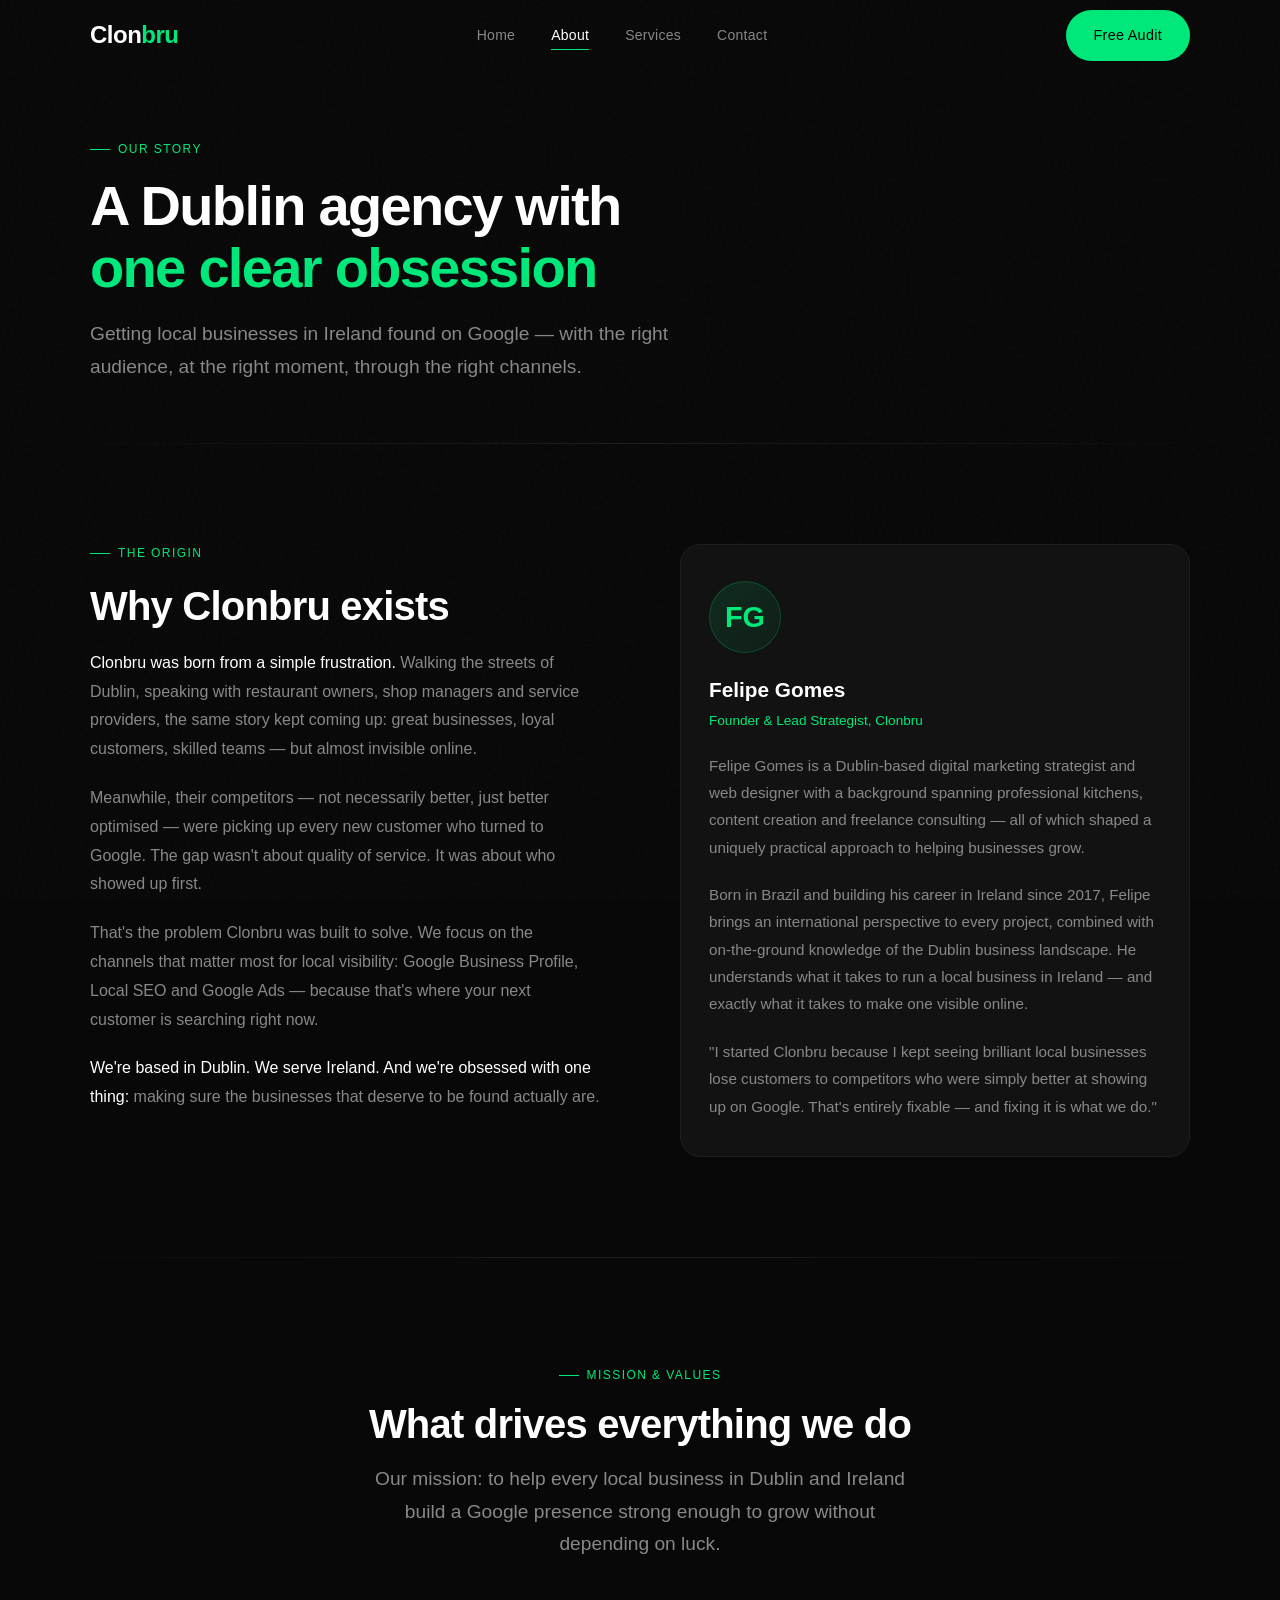
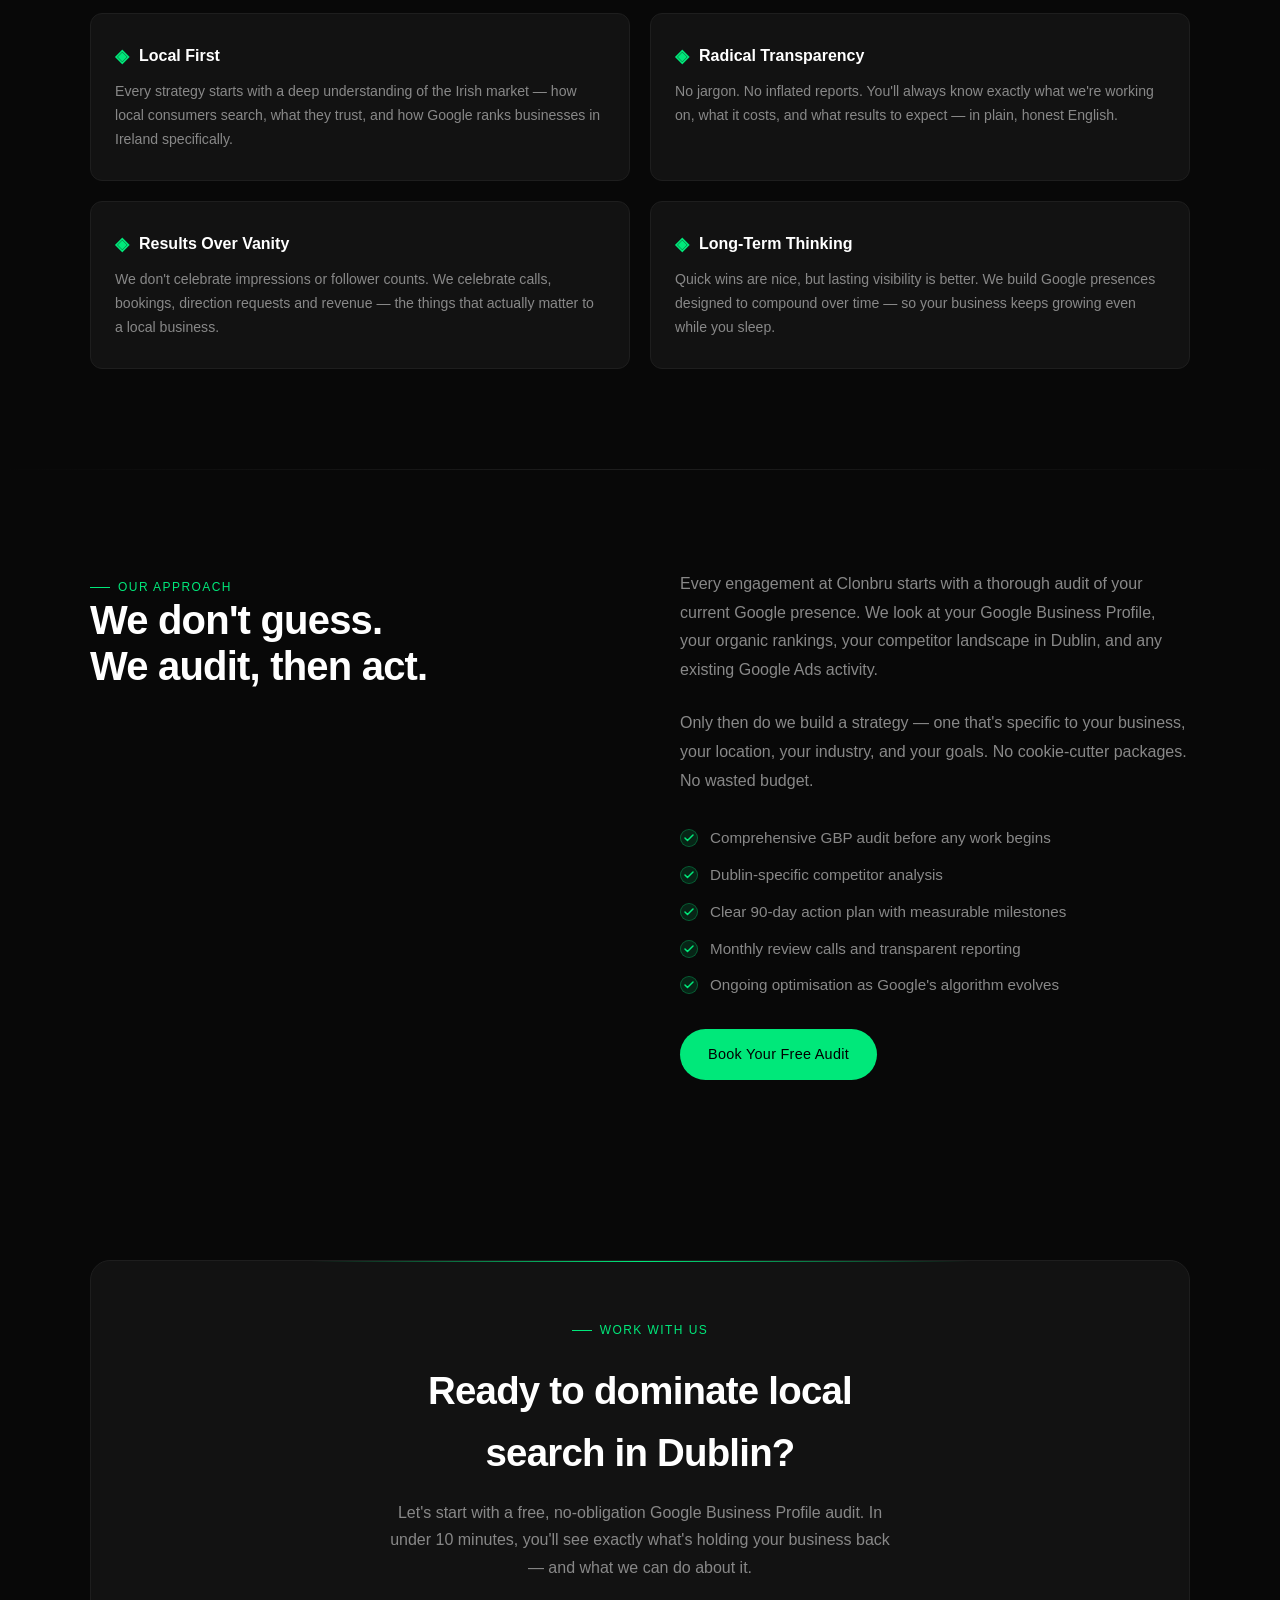
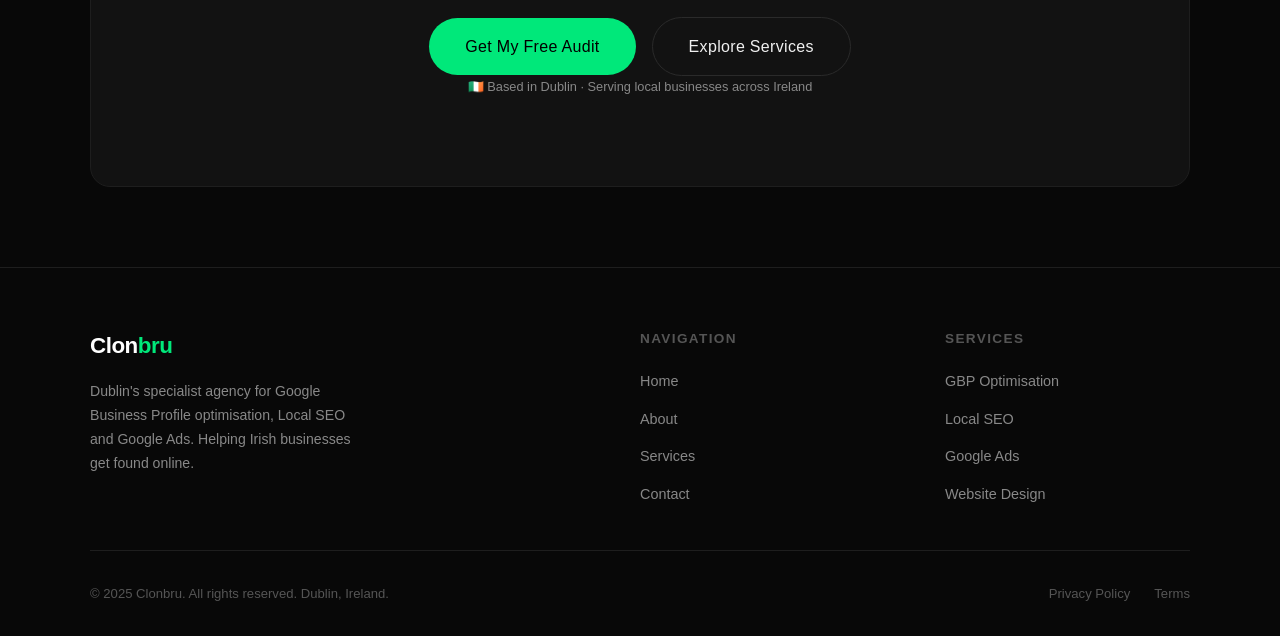
==== commit 7c5d0f7e: "Update about.html" ====
--- a/about.html
+++ b/about.html
@@ -7,12 +7,12 @@
   <meta name="description" content="Clonbru is a Dublin-based digital marketing agency founded by Felipe Gomes. We specialise in Google Business Profile optimisation and Local SEO for Irish local businesses." />
   <meta name="keywords" content="Clonbru Dublin, Felipe Gomes SEO Dublin, local SEO agency Ireland, Google Business Profile Dublin, digital marketing Dublin" />
   <meta name="robots" content="index, follow" />
-  <link rel="canonical" href="https://www.clonbru.ie/about.html" />
+  <link rel="canonical" href="https://www.clonbru.com/about.html" />
 
   <meta property="og:title" content="About Clonbru | Local SEO Agency Dublin" />
   <meta property="og:description" content="Meet the Dublin-based team helping local businesses dominate Google. Founded by Felipe Gomes." />
   <meta property="og:type" content="website" />
-  <meta property="og:url" content="https://www.clonbru.ie/about.html" />
+  <meta property="og:url" content="https://www.clonbru.com/about.html" />
   <meta property="og:locale" content="en_IE" />
 
   <script type="application/ld+json">
@@ -20,7 +20,7 @@
     "@context": "https://schema.org",
     "@type": "AboutPage",
     "name": "About Clonbru",
-    "url": "https://www.clonbru.ie/about.html",
+    "url": "https://www.clonbru.com/about.html",
     "description": "Dublin-based SEO and Google Business Profile agency founded by Felipe Gomes.",
     "mainEntity": {
       "@type": "Organization",
--- a/style.css
+++ b/style.css
@@ -5,7 +5,7 @@
    ============================================================ */
 
 /* --- Google Fonts --- */
-@import url('https://fonts.googleapis.com/css2?family=Syne:wght@400;500;600;700;800&family=DM+Sans:ital,opsz,wght@0,9..40,300;0,9..40,400;0,9..40,500;1,9..40,300&display=swap');
+@import url('https://fonts.googleapis.com/css2?family=Stack+Sans+Text:wght@200..700&display=swap');
 
 /* --- CSS Variables --- */
 :root {
